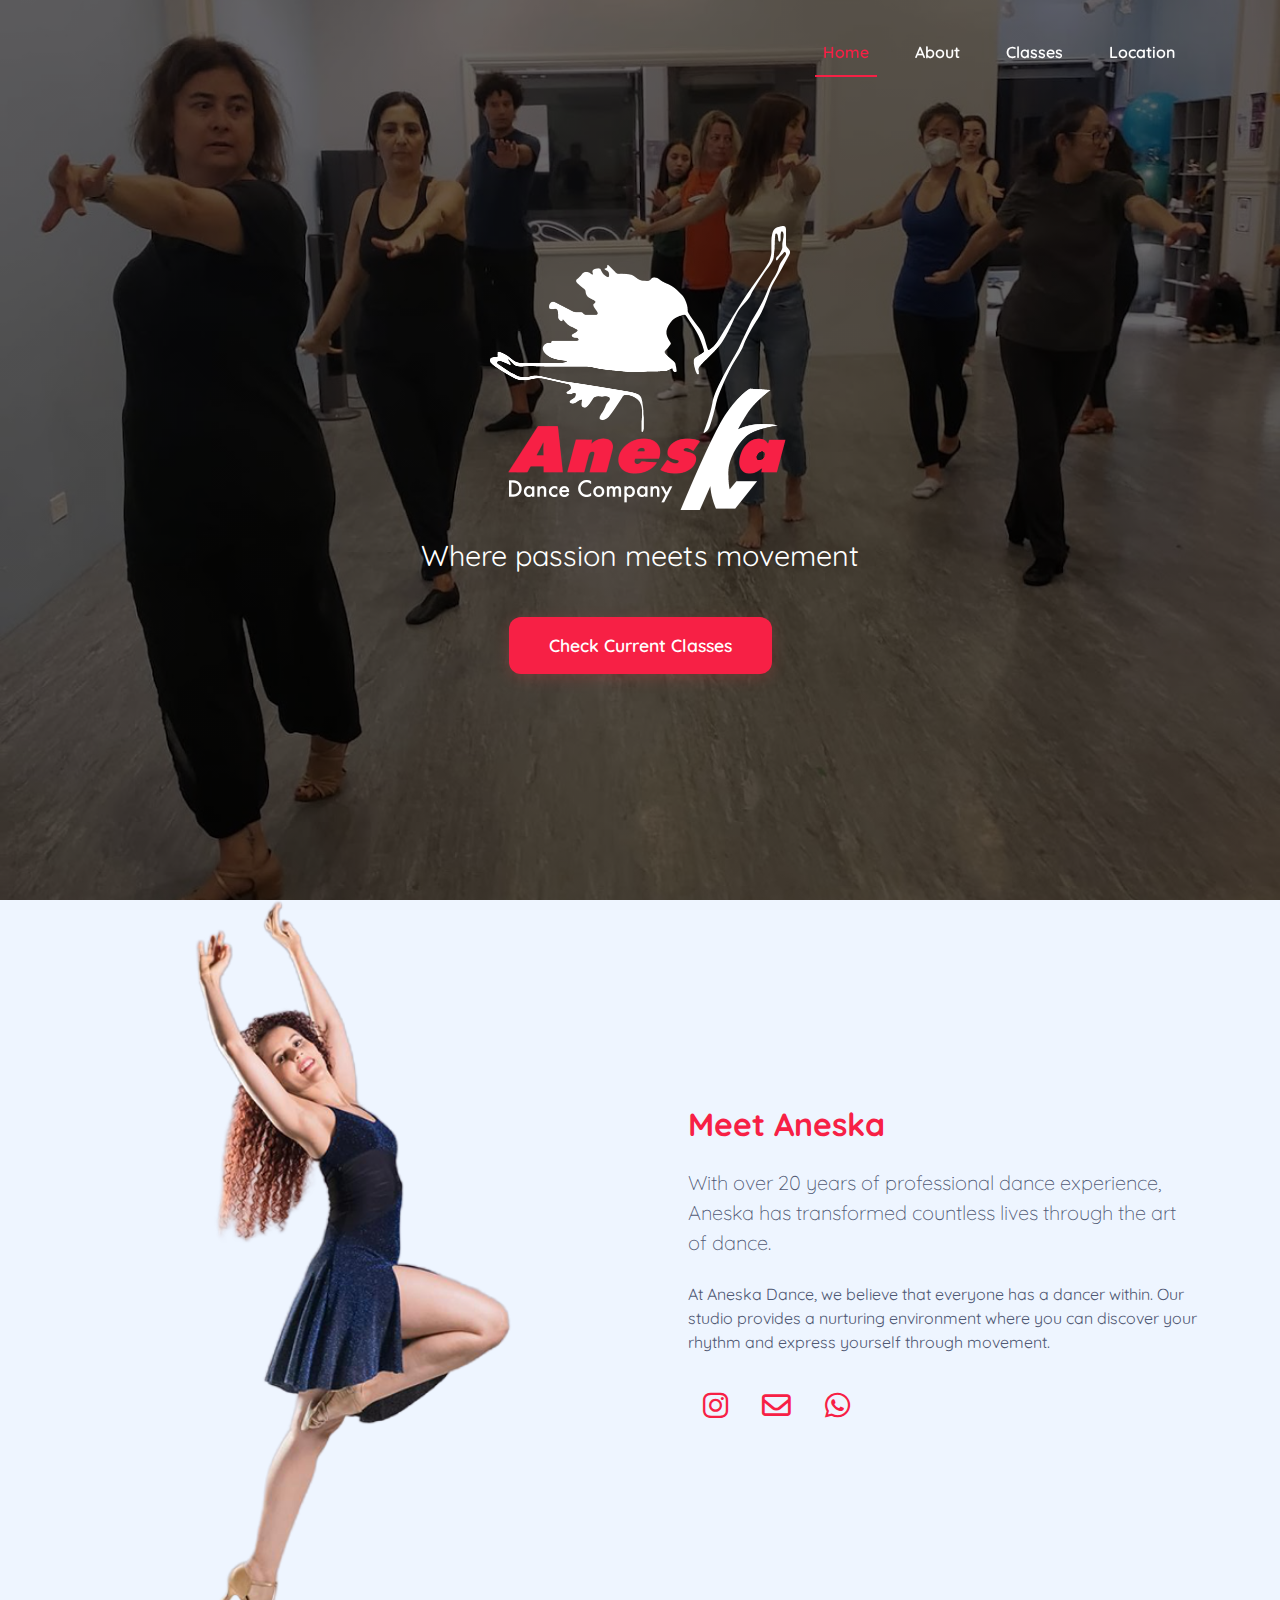
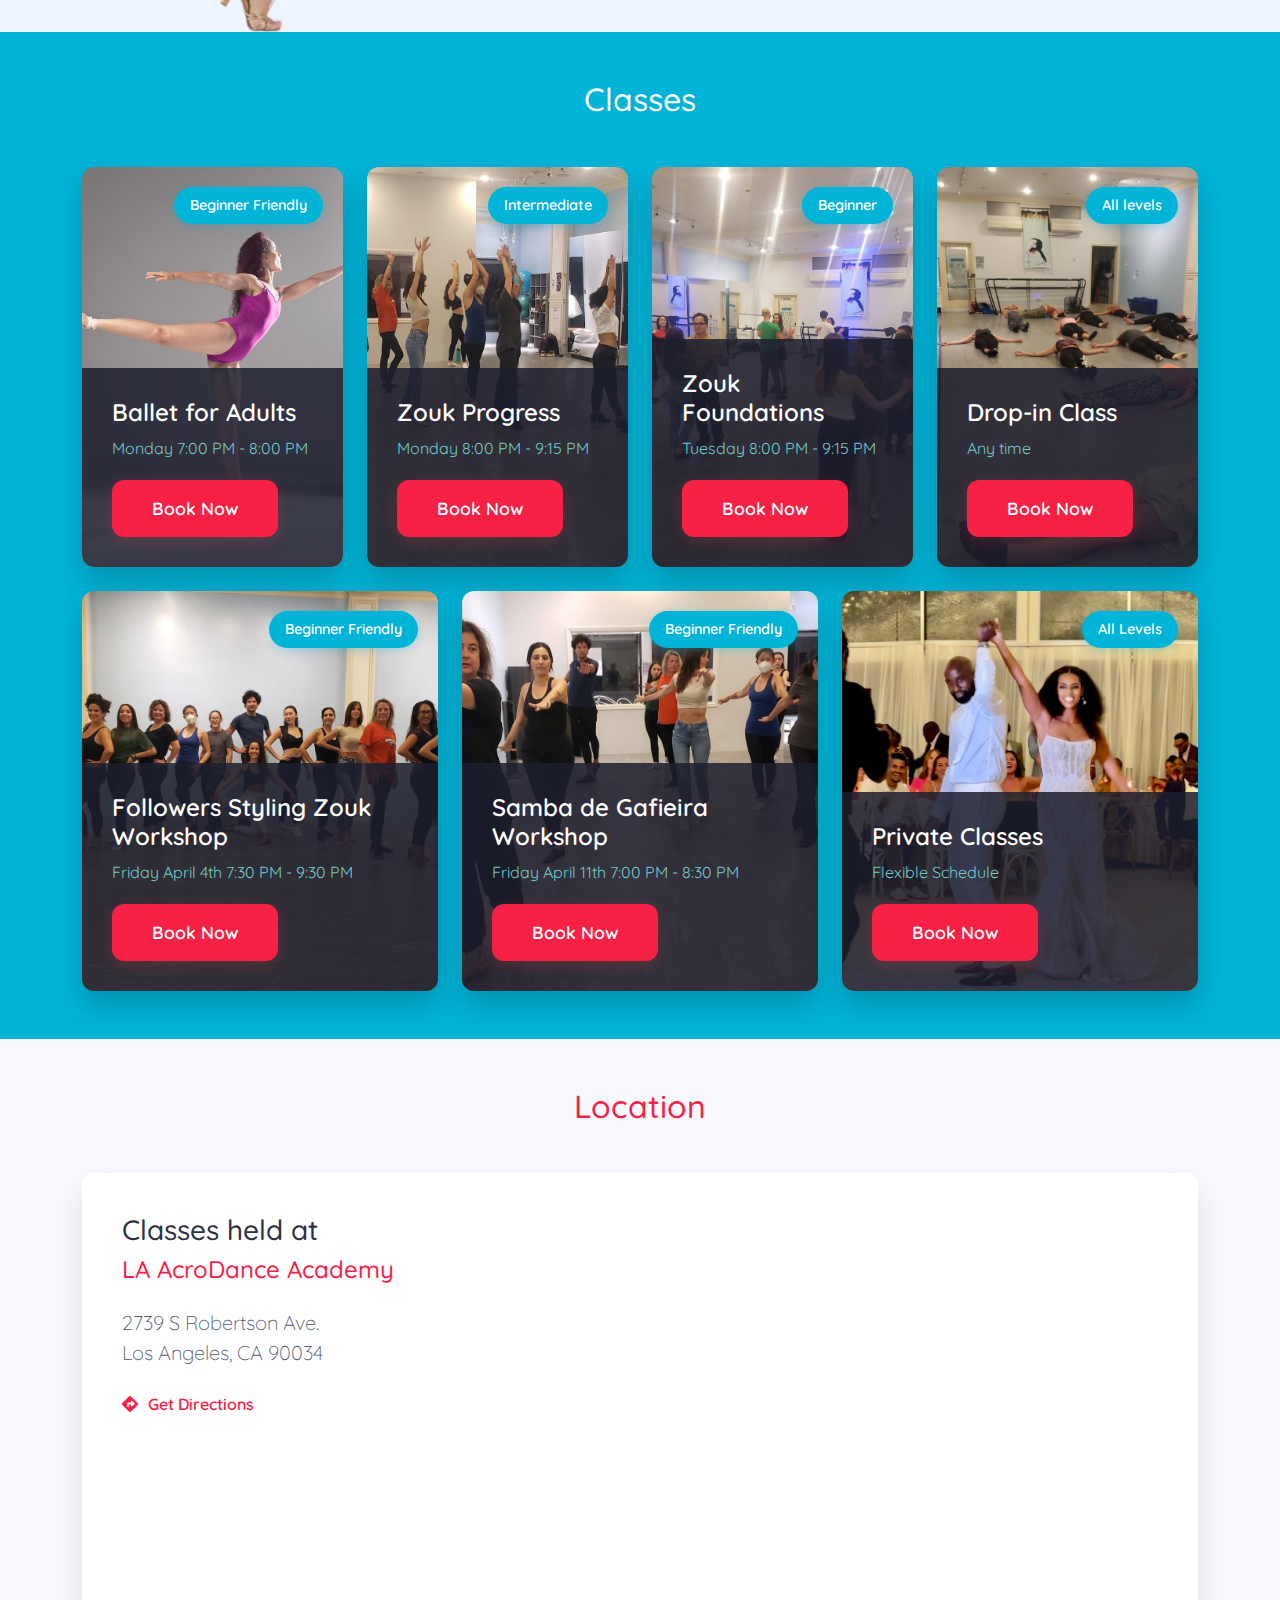
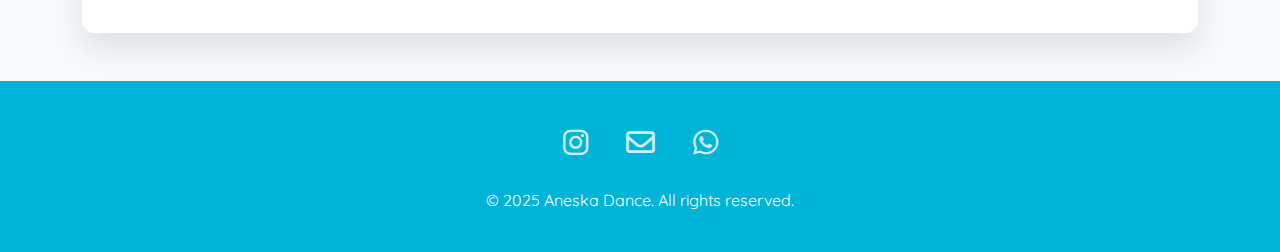
==== index.html @ 09eb5319 "Update hero logo to vibrant PNG version" ====
<!doctype html>
<html lang="en">
    <head>
        <meta charset="UTF-8" />
        <meta name="viewport" content="width=device-width, initial-scale=1.0" />
        <title>Aneska Dance</title>
        <link rel="icon" href="logo.svg" type="image/svg+xml" />
        <link
            href="https://cdn.jsdelivr.net/npm/bootstrap@5.3.0/dist/css/bootstrap.min.css"
            rel="stylesheet"
        />
        <link
            href="https://fonts.googleapis.com/css2?family=Quicksand:wght@300;400;500;600;700&display=swap"
            rel="stylesheet"
        />
        <link
            rel="stylesheet"
            href="https://cdnjs.cloudflare.com/ajax/libs/font-awesome/6.0.0/css/all.min.css"
        />

        <style>
            :root {
                --primary: #f72045; /* Vibrant Red */
                --secondary: #2d3142; /* Deep Blue-Gray */
                --badge: #00b4d8; /* Bright Blue */
                --background: #f7f9fc; /* Soft Light Gray */
                --section-bg: #00b4d8;
                --time-color: #7fdbda; /* Soft aqua */
                --about-bg: #eef5ff; /* Airy, modern */
                --classes-bg: #00b4d8;
                --light: #ffffff;
                --dark: #2d3142;
                --text: #4f5873;
                --border-radius: 12px;
                --transition: all 0.3s cubic-bezier(0.165, 0.84, 0.44, 1);
            }

            * {
                font-family: "Quicksand", sans-serif;
            }

            body {
                background-color: var(--background);
                color: var(--text);
                position: relative;
            }

            /* Navigation */
            .navbar {
                padding: 25px 0;
                transition: var(--transition);
                background: transparent;
            }

            .navbar .navbar-brand {
                visibility: hidden;
                opacity: 0;
                transform: translateY(-10px);
                transition: var(--transition);
            }

            .navbar-toggler {
                border-color: var(--light);
            }

            .navbar.scrolled {
                background: rgba(255, 255, 255, 0.98);
                backdrop-filter: blur(10px);
                padding: 15px 0;
                box-shadow: 0 2px 20px rgba(0, 0, 0, 0.1);
            }

            .navbar.scrolled .navbar-brand {
                visibility: visible;
                opacity: 1;
                transform: translateY(0);
            }

            .navbar.scrolled .navbar-toggler {
                border-color: var(--bs-navbar-toggler-border-color);
            }

            .navbar-brand {
                color: var(--primary);
                font-weight: 700;
                font-size: 1.8rem;
                transition: var(--transition);
            }

            .navbar-brand:hover {
                color: var(--primary);
                transform: translateY(-2px);
            }

            .nav-link {
                color: var(--light) !important;
                font-weight: 600;
                margin: 0 15px;
                position: relative;
                transition: var(--transition);
            }

            .navbar.scrolled .nav-link {
                color: var(--dark) !important;
            }

            .nav-link::after {
                content: "";
                position: absolute;
                bottom: -5px;
                left: 0;
                width: 0;
                height: 2px;
                background: var(--primary);
                transition: var(--transition);
            }

            .nav-link:hover::after,
            .nav-link.active::after {
                width: 100%;
            }

            .nav-link.active {
                color: var(--primary) !important;
            }

            /* Hero Section */
            .hero {
                min-height: 100vh;
                background-image:
                    linear-gradient(rgba(0, 0, 0, 0.6), rgba(0, 0, 0, 0.6)),
                    url("hero.jpg");
                background-size: cover;
                background-position: center;
                display: flex;
                align-items: center;
                justify-content: center;
                text-align: center;
                position: relative;
            }

            @media (min-width: 992px) {
                .hero {
                    background-attachment: fixed;
                }
            }

            .hero-content {
                color: var(--light);
                max-width: 800px;
                margin: 0 auto;
                padding: 0 20px;
            }

            .hero-title {
                font-size: clamp(3rem, 8vw, 5rem);
                font-weight: 700;
                margin-bottom: 1.5rem;
            }

            .hero-subtitle {
                font-size: clamp(1.2rem, 4vw, 1.8rem);
                margin-bottom: 2.5rem;
                font-weight: 400;
            }
            /* Buttons */
            .btn-primary {
                background: var(--primary);
                border: none;
                padding: 15px 40px;
                font-size: 1.1rem;
                font-weight: 600;
                border-radius: var(--border-radius);
                color: var(--light);
                transition: var(--transition);
                box-shadow: 0 4px 15px rgba(255, 59, 63, 0.2);
            }

            .btn-primary:hover {
                background: var(--primary);
                transform: translateY(-2px);
                box-shadow: 0 6px 20px rgba(255, 59, 63, 0.3);
            }

            /* About Section */
            .section-about {
                background: var(--about-bg);
                overflow: hidden;
            }

            .founder-image-container {
                position: relative;
                overflow: hidden;
                border-radius: var(--border-radius);
            }

            .founder-image {
                width: 100%;
                height: auto;
                transform: translateY(0);
                will-change: transform;
                border-radius: var(--border-radius);
            }

            .fonder-info {
                padding: 80px;
            }

            /* About Section Social Links */
            .about-social-links {
                margin-top: 30px;
            }

            .about-social-link {
                color: var(--primary);
                font-size: 1.8rem;
                margin: 0 15px;
                transition: var(--transition);
                text-decoration: none;
                display: inline-block;
            }

            .about-social-link:hover {
                color: var(--secondary);
                transform: scale(1.1);
            }

            /* Classes Section */
            .section-classes {
                background: var(--classes-bg);
                min-height: 100vh;
                color: var(--light);
            }

            /* Class Cards */
            .class-card {
                height: 400px;
                border-radius: var(--border-radius);
                overflow: hidden;
                position: relative;
                box-shadow: 0 15px 30px rgba(0, 0, 0, 0.2);
                transition: var(--transition);
            }

            .class-card:hover {
                transform: translateY(-10px);
                box-shadow: 0 20px 40px rgba(0, 0, 0, 0.3);
            }

            .class-image {
                height: 100%;
                width: 100%;
                background-size: cover;
                background-position: center;
                transition: transform 0.5s ease;
            }

            .class-card:hover .class-image {
                transform: scale(1.1);
            }

            .card-overlay {
                position: absolute;
                bottom: 0;
                left: 0;
                right: 0;
                background: rgba(29, 31, 47, 0.85);
                padding: 30px;
                color: var(--light);
                transition: var(--transition);
            }

            .class-title {
                font-size: 1.5rem;
                font-weight: 600;
                margin-bottom: 10px;
                color: var(--light);
            }

            .class-time {
                font-size: 1rem;
                margin-bottom: 20px;
                color: var(--time-color);
                opacity: 0.9;
            }

            .difficulty-badge {
                position: absolute;
                top: 20px;
                right: 20px;
                padding: 8px 16px;
                border-radius: 20px;
                font-size: 0.9rem;
                font-weight: 600;
                background: var(--badge);
                color: var(--light);
                z-index: 2;
                box-shadow: 0 2px 10px rgba(0, 180, 216, 0.3);
            }

            /* Location Section */
            .location-card {
                background: var(--light);
                border-radius: var(--border-radius);
                padding: 40px;
                box-shadow: 0 15px 30px rgba(0, 0, 0, 0.1);
            }

            .directions-btn {
                display: inline-flex;
                align-items: center;
                gap: 10px;
                color: var(--primary);
                text-decoration: none;
                transition: var(--transition);
                font-weight: 600;
            }

            .directions-btn:hover {
                transform: translateX(5px);
            }

            /* Footer */
            .footer {
                background: var(--section-bg);
                padding: 40px 0;
                color: var(--light);
            }

            .footer .social-link {
                color: var(--light);
                font-size: 1.8rem;
                margin: 0 15px;
                transition: var(--transition);
                text-decoration: none;
                opacity: 0.8;
            }

            .footer .social-link:hover {
                color: var(--primary);
                transform: scale(1.1);
                opacity: 1;
            }
        </style>
    </head>
    <body data-bs-spy="scroll" data-bs-target="#navbar" data-bs-offset="100">
        <!-- Navigation -->
        <nav id="navbar" class="navbar navbar-expand-lg fixed-top">
            <div class="container">
                <a class="navbar-brand" href="#">Aneska Dance</a>
                <button
                    class="navbar-toggler"
                    type="button"
                    data-bs-toggle="collapse"
                    data-bs-target="#navbarNav"
                >
                    <span class="navbar-toggler-icon"></span>
                </button>
                <div class="collapse navbar-collapse" id="navbarNav">
                    <div class="navbar-nav ms-auto">
                        <a class="nav-link" href="#hero">Home</a>
                        <a class="nav-link" href="#about">About</a>
                        <a class="nav-link" href="#classes">Classes</a>
                        <a class="nav-link" href="#location">Location</a>
                    </div>
                </div>
            </div>
        </nav>

        <!-- Hero Section -->
        <section id="hero" class="hero">
            <div class="hero-content">
                <img
                    src="logo-vibrant.png"
                    alt="Aneska Dance Logo"
                    class="img-fluid mb-4"
                    style="max-width: 300px"
                />
                <p class="hero-subtitle">Where passion meets movement</p>
                <a href="#classes" class="btn btn-primary"
                    >Check Current Classes</a
                >
            </div>
        </section>

        <!-- About Section -->
        <section id="about" class="section-about">
            <div class="container">
                <div class="row align-items-center gy-5">
                    <div class="col-md-6">
                        <div class="founder-image-container">
                            <img
                                src="aneska3.png"
                                class="founder-image"
                                alt="Founder"
                            />
                        </div>
                    </div>
                    <div class="col-md-6 ps-md-5">
                        <div class="founder-info">
                            <h2
                                class="mb-4"
                                style="color: var(--primary); font-weight: 700"
                            >
                                Meet Aneska
                            </h2>
                            <p class="lead mb-4">
                                With over 20 years of professional dance
                                experience, Aneska has transformed countless
                                lives through the art of dance.
                            </p>
                            <p class="mb-4">
                                At Aneska Dance, we believe that everyone has a
                                dancer within. Our studio provides a nurturing
                                environment where you can discover your rhythm
                                and express yourself through movement.
                            </p>
                            <div class="about-social-links">
                                <a
                                    href="https://www.instagram.com/aneskafranca/"
                                    target="_blank"
                                    class="about-social-link"
                                >
                                    <i class="fab fa-instagram"></i>
                                </a>
                                <a
                                    href="mailto:aneskafranca@hotmail.com"
                                    class="about-social-link"
                                >
                                    <i class="far fa-envelope"></i>
                                </a>
                                <a
                                    href="http://wa.me/5581995110017"
                                    target="_blank"
                                    class="about-social-link"
                                >
                                    <i class="fab fa-whatsapp"></i>
                                </a>
                            </div>
                        </div>
                    </div>
                </div>
            </div>
        </section>

        <!-- Classes Section -->
        <section id="classes" class="section-classes py-5">
            <div class="container">
                <h2 class="text-center mb-5">Classes</h2>
                <div class="row g-4">
                    <!-- Ballet for Adults -->
                    <div class="col-md-6 col-lg-3">
                        <div class="class-card">
                            <span class="difficulty-badge"
                                >Beginner Friendly</span
                            >
                            <div
                                class="class-image"
                                style="
                                    background-image: url(&quot;ballet.jpg&quot;);
                                "
                            ></div>
                            <div class="card-overlay">
                                <h3 class="class-title">Ballet for Adults</h3>
                                <p class="class-time">
                                    Monday 7:00 PM - 8:00 PM
                                </p>
                                <a
                                    href="https://book.stripe.com/eVadSz3xxgNXb609AK"
                                    target="_blank"
                                    class="btn btn-primary"
                                >
                                    Book Now
                                </a>
                            </div>
                        </div>
                    </div>

                    <!-- Zouk Progress -->
                    <div class="col-md-6 col-lg-3">
                        <div class="class-card">
                            <span class="difficulty-badge">Intermediate</span>
                            <div
                                class="class-image"
                                style="
                                    background-image: url(&quot;class1.jpg&quot;);
                                "
                            ></div>
                            <div class="card-overlay">
                                <h3 class="class-title">Zouk Progress</h3>
                                <p class="class-time">
                                    Monday 8:00 PM - 9:15 PM
                                </p>
                                <a
                                    href="https://book.stripe.com/7sI5m31ppeFP1vqfZa"
                                    target="_blank"
                                    class="btn btn-primary"
                                >
                                    Book Now
                                </a>
                            </div>
                        </div>
                    </div>

                    <!-- Zouk Fundamentals -->
                    <div class="col-md-6 col-lg-3">
                        <div class="class-card">
                            <span class="difficulty-badge">Beginner</span>
                            <div
                                class="class-image"
                                style="
                                    background-image: url(&quot;class2.jpg&quot;);
                                "
                            ></div>
                            <div class="card-overlay">
                                <h3 class="class-title">Zouk Foundations</h3>
                                <p class="class-time">
                                    Tuesday 8:00 PM - 9:15 PM
                                </p>
                                <a
                                    href="https://book.stripe.com/9AQ29R9VV9lvfmg00b"
                                    target="_blank"
                                    class="btn btn-primary"
                                >
                                    Book Now
                                </a>
                            </div>
                        </div>
                    </div>

                    <!-- Private Classes -->
                    <div class="col-md-6 col-lg-3">
                        <div class="class-card">
                            <span class="difficulty-badge">All levels</span>
                            <div
                                class="class-image"
                                style="
                                    background-image: url(&quot;drop-in.jpeg&quot;);
                                "
                            ></div>
                            <div class="card-overlay">
                                <h3 class="class-title">Drop-in Class</h3>
                                <p class="class-time">Any time</p>
                                <a
                                    href="https://book.stripe.com/6oEeWD3xxcxH4HCcN1"
                                    target="_blank"
                                    class="btn btn-primary"
                                >
                                    Book Now
                                </a>
                            </div>
                        </div>
                    </div>

                    <!-- NEW CLASS: Followers Styling Zouk (spans 2 columns) -->
                    <div class="col-md-4 col-lg-4">
                        <div class="class-card">
                            <span class="difficulty-badge"
                                >Beginner Friendly</span
                            >
                            <div
                                class="class-image"
                                style="
                                    background-image: url(&quot;followers.jpg&quot;);
                                "
                            ></div>
                            <div class="card-overlay">
                                <h3 class="class-title">
                                    Followers Styling Zouk Workshop
                                </h3>
                                <p class="class-time">
                                    Friday April 4th 7:30 PM - 9:30 PM
                                </p>
                                <a
                                    href="https://book.stripe.com/8wM7ub3xx9lv2zu5kx"
                                    target="_blank"
                                    class="btn btn-primary"
                                >
                                    Book Now
                                </a>
                            </div>
                        </div>
                    </div>

                    <!-- NEW CLASS: Samba de Gafieira (spans 2 columns) -->
                    <div class="col-md-4 col-lg-4">
                        <div class="class-card">
                            <span class="difficulty-badge"
                                >Beginner Friendly</span
                            >
                            <div
                                class="class-image"
                                style="
                                    background-image: url(&quot;hero.jpg&quot;);
                                "
                            ></div>
                            <div class="card-overlay">
                                <h3 class="class-title">
                                    Samba de Gafieira Workshop
                                </h3>
                                <p class="class-time">
                                    Friday April 11th 7:00 PM - 8:30 PM
                                </p>
                                <a
                                    href="https://buy.stripe.com/8wM7ubecb2X75LG7sG"
                                    target="_blank"
                                    class="btn btn-primary"
                                >
                                    Book Now
                                </a>
                            </div>
                        </div>
                    </div>

                    <div class="col-md-4 col-lg-4">
                        <div class="class-card">
                            <span class="difficulty-badge">All Levels</span>
                            <div
                                class="class-image"
                                style="
                                    background-image: url(&quot;weding.jpg&quot;);
                                "
                            ></div>
                            <div class="card-overlay">
                                <h3 class="class-title">Private Classes</h3>
                                <p class="class-time">Flexible Schedule</p>
                                <a
                                    href="http://wa.me/5581995110017"
                                    target="_blank"
                                    class="btn btn-primary"
                                >
                                    Book Now
                                </a>
                            </div>
                        </div>
                    </div>
                </div>
            </div>
        </section>

        <!-- Location Section -->
        <section id="location" class="py-5">
            <div class="container">
                <h2 class="text-center mb-5" style="color: var(--primary)">
                    Location
                </h2>
                <div class="location-card">
                    <div class="row g-4">
                        <div class="col-md-6">
                            <h3 style="color: var(--secondary)">
                                Classes held at
                            </h3>
                            <h4 class="mb-4" style="color: var(--primary)">
                                LA AcroDance Academy
                            </h4>
                            <p class="lead mb-4">
                                2739 S Robertson Ave.<br />
                                Los Angeles, CA 90034
                            </p>
                            <a
                                href="https://www.google.com/maps/dir//2739+S+Robertson+Blvd,+Los+Angeles,+CA+90034"
                                class="directions-btn"
                                target="_blank"
                            >
                                <i class="fas fa-directions"></i>
                                Get Directions
                            </a>
                        </div>
                        <div class="col-md-6">
                            <div
                                class="ratio ratio-4x3 rounded-3 overflow-hidden"
                            >
                                <iframe
                                    src="https://www.google.com/maps/embed?pb=!1m18!1m12!1m3!1d3305.715368680717!2d-118.38617908478657!3d34.039312980614474!2m3!1f0!2f0!3f0!3m2!1i1024!2i768!4f13.1!3m3!1m2!1s0x80c2b9c7a62cf%3A0x927a46d5f7b548f!2s2739%20S%20Robertson%20Blvd%2C%20Los%20Angeles%2C%20CA%2090034!5e0!3m2!1sen!2sus!4v1645835669572!5m2!1sen!2sus"
                                    style="border: 0"
                                    allowfullscreen=""
                                    loading="lazy"
                                    directions="false"
                                ></iframe>
                            </div>
                        </div>
                    </div>
                </div>
            </div>
        </section>

        <!-- Footer -->
        <footer class="footer">
            <div class="container text-center">
                <div class="social-links mb-4">
                    <a
                        href="https://www.instagram.com/aneskafranca/"
                        target="_blank"
                        class="social-link"
                    >
                        <i class="fab fa-instagram"></i>
                    </a>
                    <a
                        href="mailto:aneskafranca@hotmail.com"
                        class="social-link"
                    >
                        <i class="far fa-envelope"></i>
                    </a>
                    <a
                        href="http://wa.me/5581995110017"
                        target="_blank"
                        class="social-link"
                    >
                        <i class="fab fa-whatsapp"></i>
                    </a>
                </div>
                <p class="mb-0">© 2025 Aneska Dance. All rights reserved.</p>
            </div>
        </footer>

        <script src="https://cdn.jsdelivr.net/npm/bootstrap@5.3.0/dist/js/bootstrap.bundle.min.js"></script>
        <script>
            // Initialize ScrollSpy
            document.addEventListener("DOMContentLoaded", function () {
                var scrollSpy = new bootstrap.ScrollSpy(document.body, {
                    target: "#navbar",
                    offset: 100,
                });

                // Refresh ScrollSpy after DOM is loaded
                var dataSpyList = [].slice.call(
                    document.querySelectorAll('[data-bs-spy="scroll"]'),
                );
                dataSpyList.forEach(function (dataSpyEl) {
                    bootstrap.ScrollSpy.getInstance(dataSpyEl).refresh();
                });
            });

            // Enhanced navbar scroll effect
            const navbar = document.querySelector(".navbar");

            window.addEventListener("scroll", () => {
                if (window.pageYOffset > 50) {
                    navbar.classList.add("scrolled");
                } else {
                    navbar.classList.remove("scrolled");
                }
            });

            // Smooth scroll
            document.querySelectorAll('a[href^="#"]').forEach((anchor) => {
                anchor.addEventListener("click", function (e) {
                    e.preventDefault();
                    const target = document.querySelector(
                        this.getAttribute("href"),
                    );
                    const headerOffset = 80;
                    const elementPosition = target.offsetTop;
                    const offsetPosition = elementPosition - headerOffset;

                    window.scrollTo({
                        top: offsetPosition,
                        behavior: "smooth",
                    });
                });
            });
        </script>
    </body>
</html>
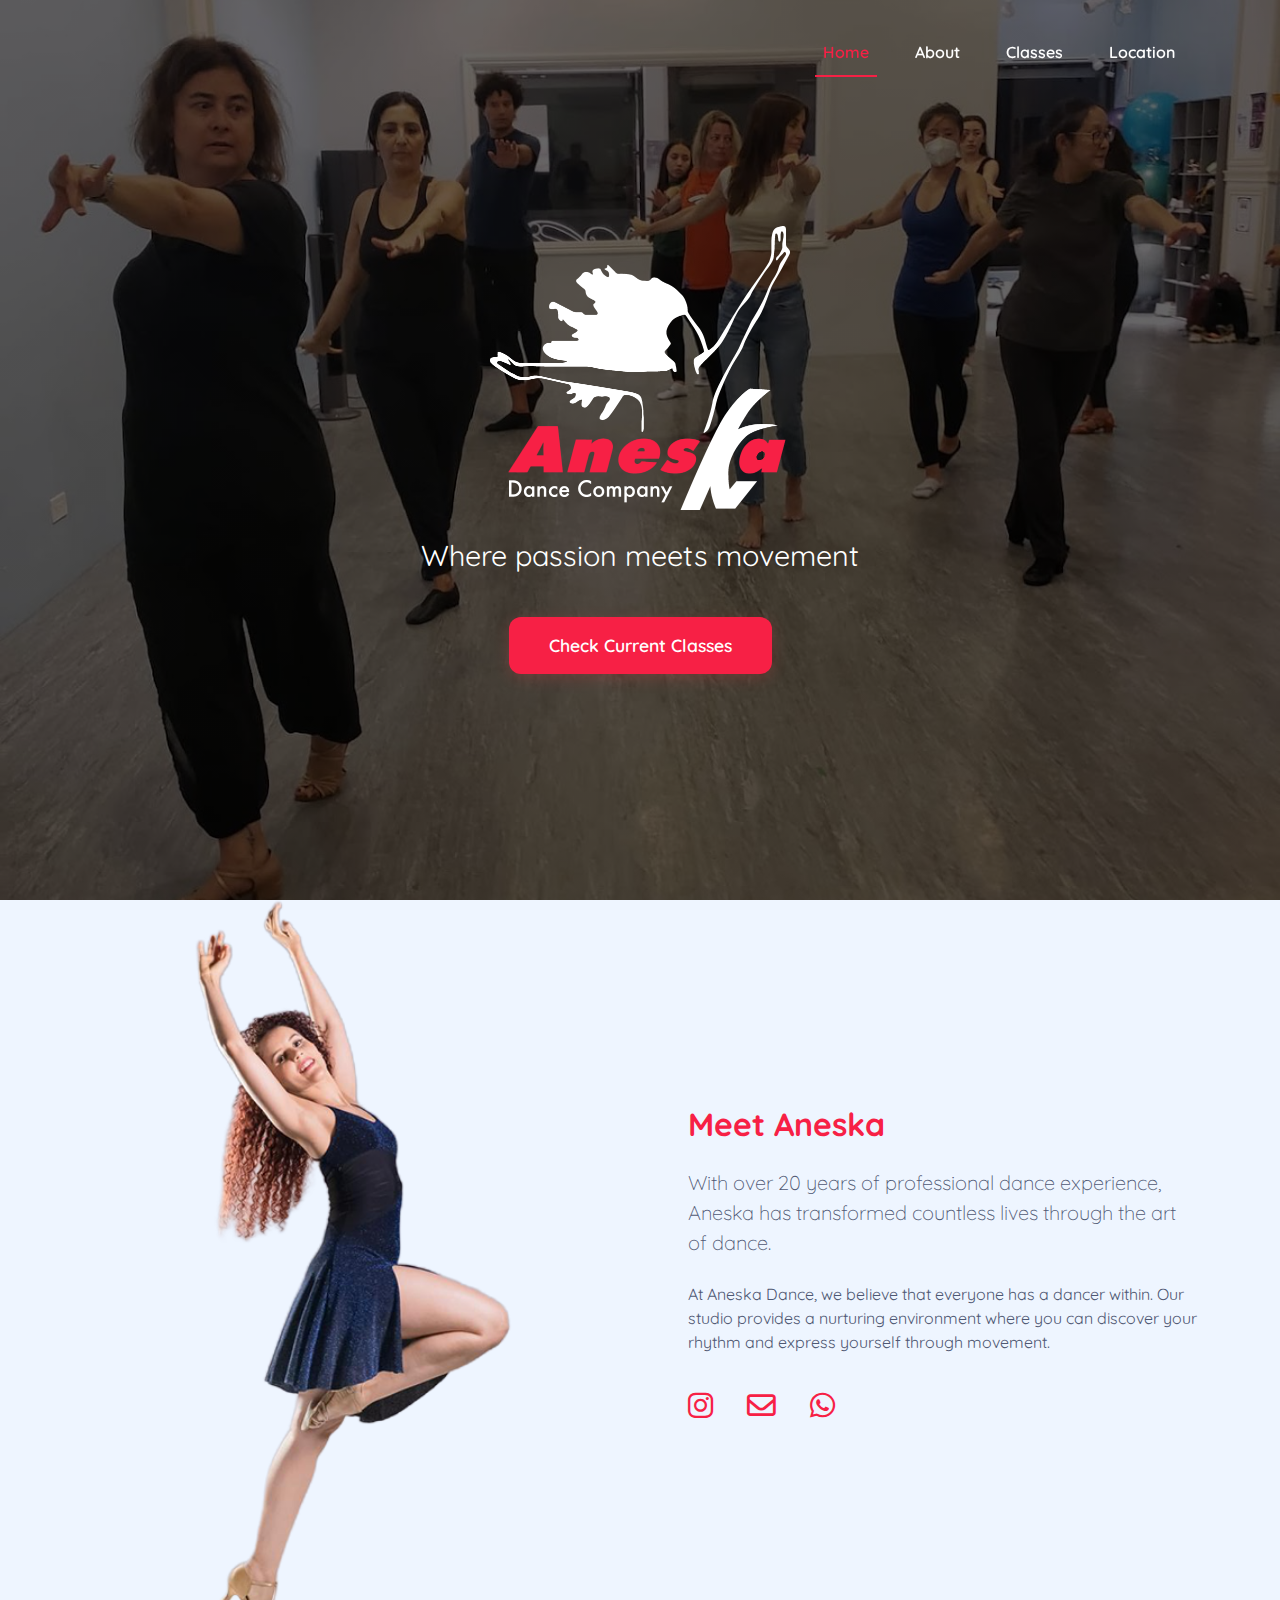
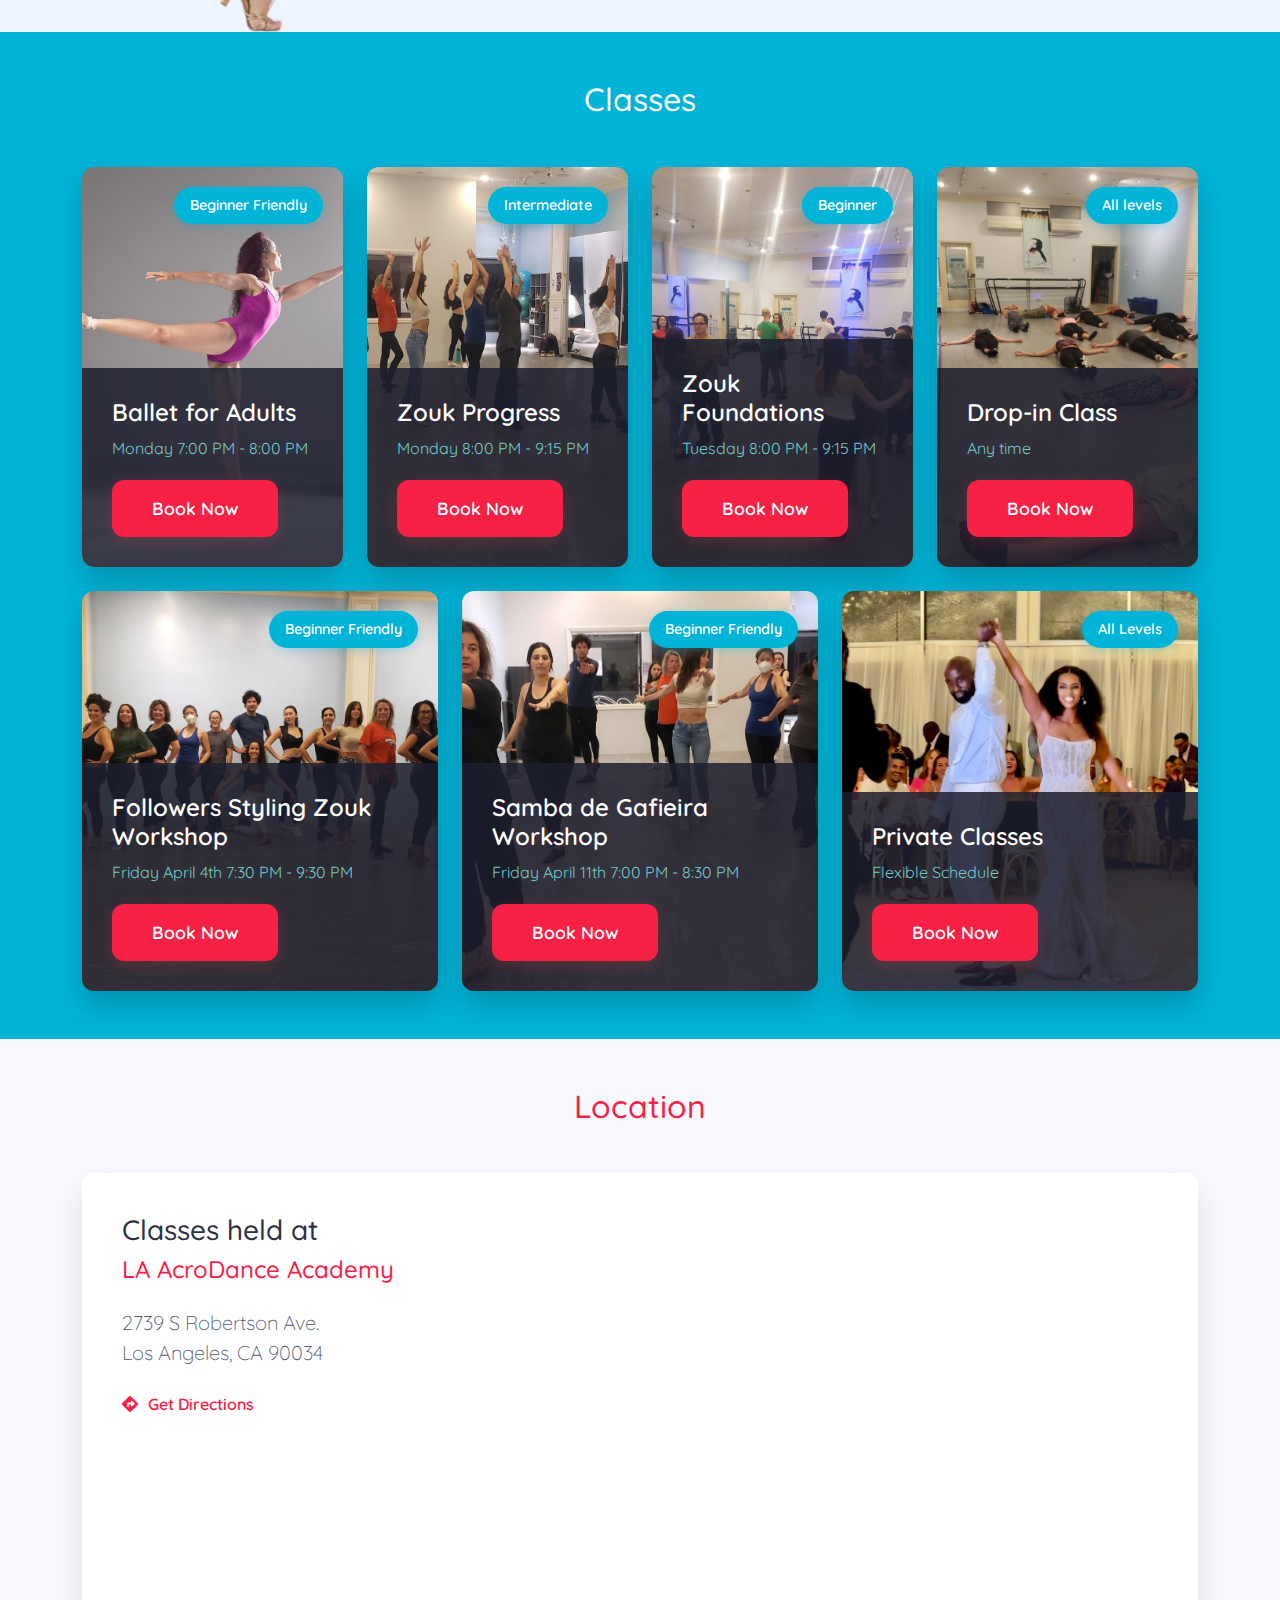
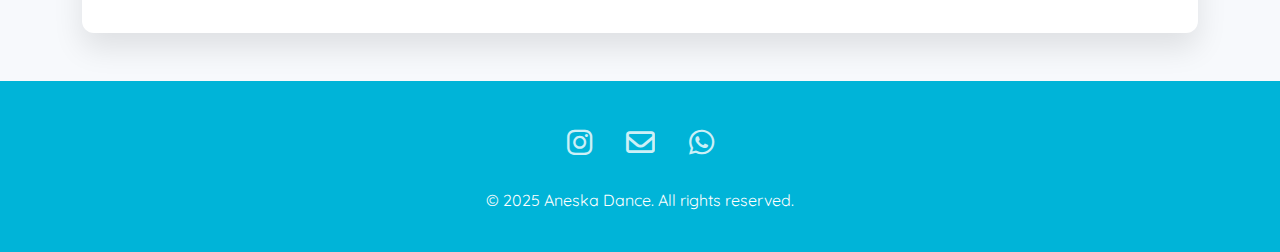
==== commit c341e095: "Add dark mode favicon and fix social link spacing" ====
--- a/index.html
+++ b/index.html
@@ -4,7 +4,18 @@
         <meta charset="UTF-8" />
         <meta name="viewport" content="width=device-width, initial-scale=1.0" />
         <title>Aneska Dance</title>
-        <link rel="icon" href="logo.svg" type="image/svg+xml" />
+        <link
+            rel="icon"
+            href="logo.svg"
+            type="image/svg+xml"
+            media="(prefers-color-scheme: light)"
+        />
+        <link
+            rel="icon"
+            href="logo-white.svg"
+            type="image/svg+xml"
+            media="(prefers-color-scheme: dark)"
+        />
         <link
             href="https://cdn.jsdelivr.net/npm/bootstrap@5.3.0/dist/css/bootstrap.min.css"
             rel="stylesheet"
@@ -220,6 +231,10 @@
                 display: inline-block;
             }
 
+            .about-social-link:first-child {
+                margin: 0 15px 0 0;
+            }
+
             .about-social-link:hover {
                 color: var(--secondary);
                 transform: scale(1.1);
@@ -329,6 +344,7 @@
 
             .footer .social-link {
                 color: var(--light);
+                display: inline-block;
                 font-size: 1.8rem;
                 margin: 0 15px;
                 transition: var(--transition);
@@ -337,7 +353,7 @@
             }
 
             .footer .social-link:hover {
-                color: var(--primary);
+                color: #ca1f3c;
                 transform: scale(1.1);
                 opacity: 1;
             }
@@ -397,7 +413,7 @@
                         </div>
                     </div>
                     <div class="col-md-6 ps-md-5">
-                        <div class="founder-info">
+                        <div class="founder-info my-2">
                             <h2
                                 class="mb-4"
                                 style="color: var(--primary); font-weight: 700"
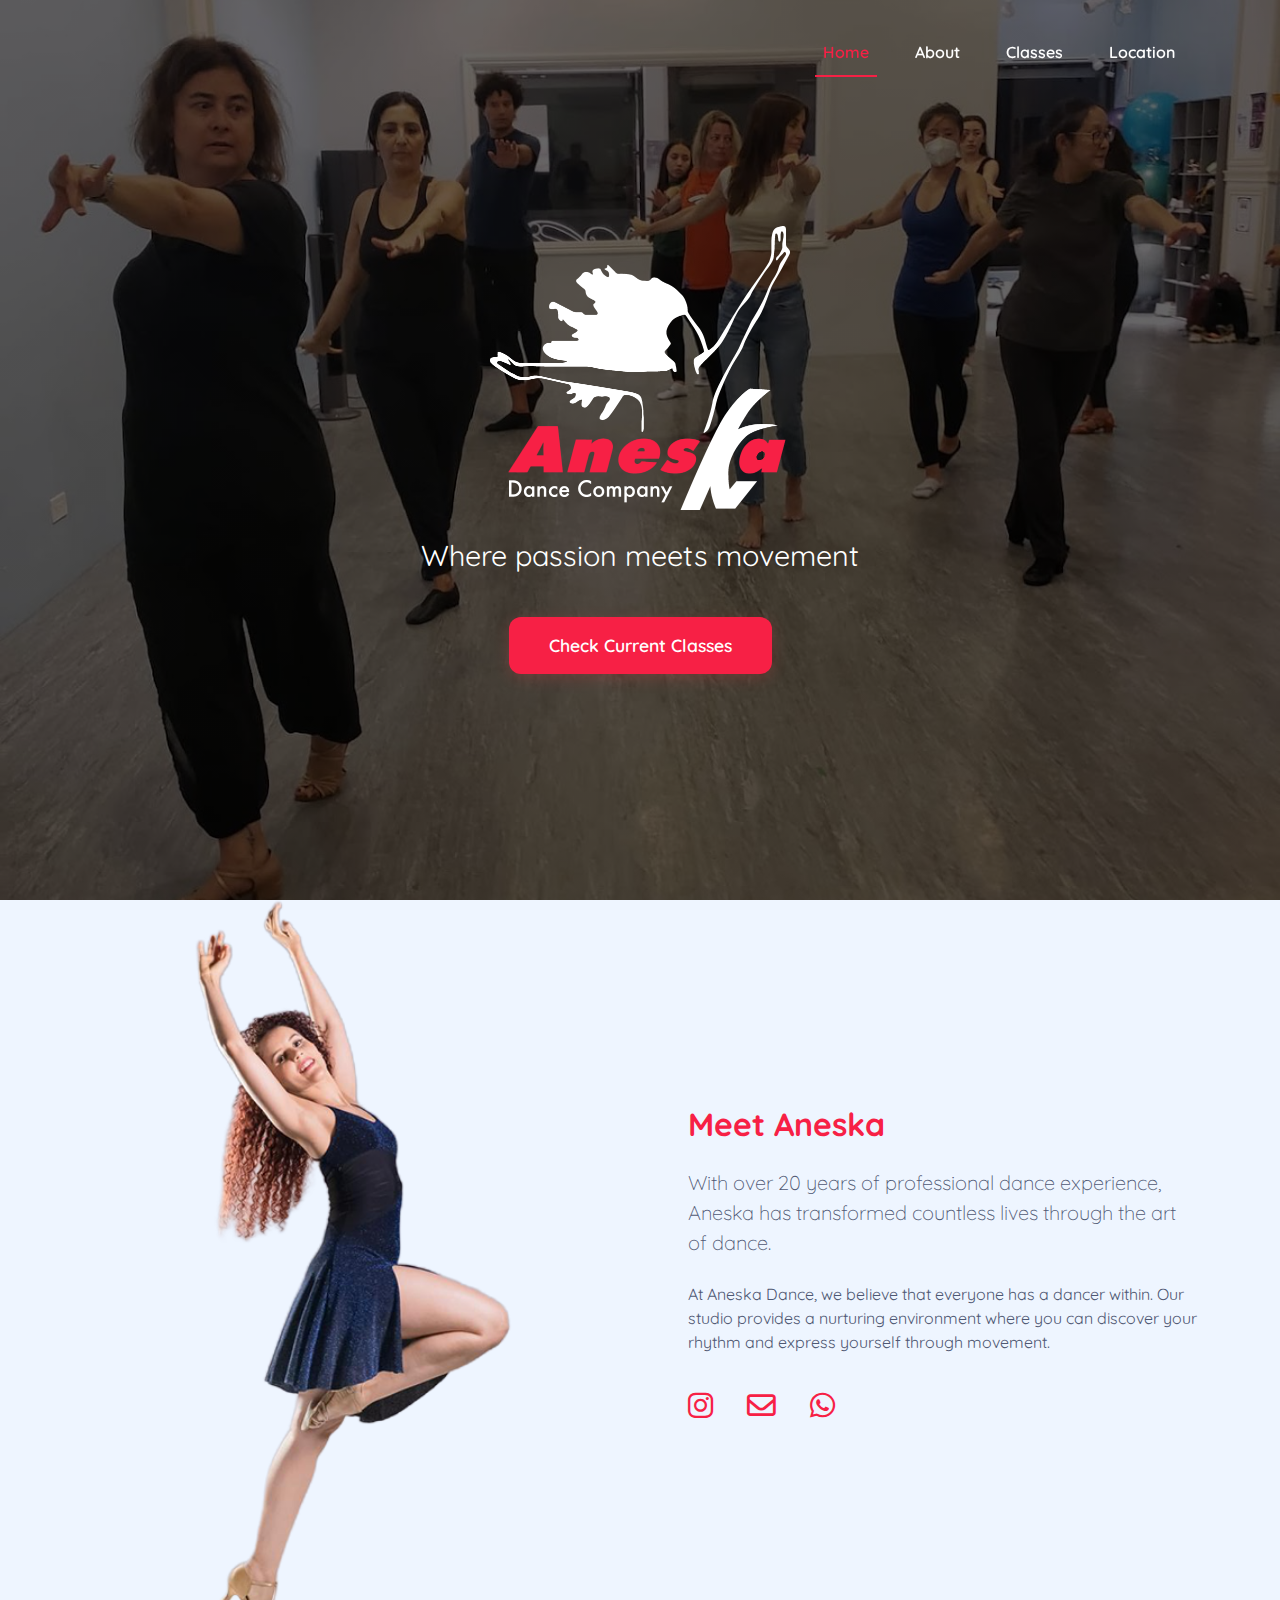
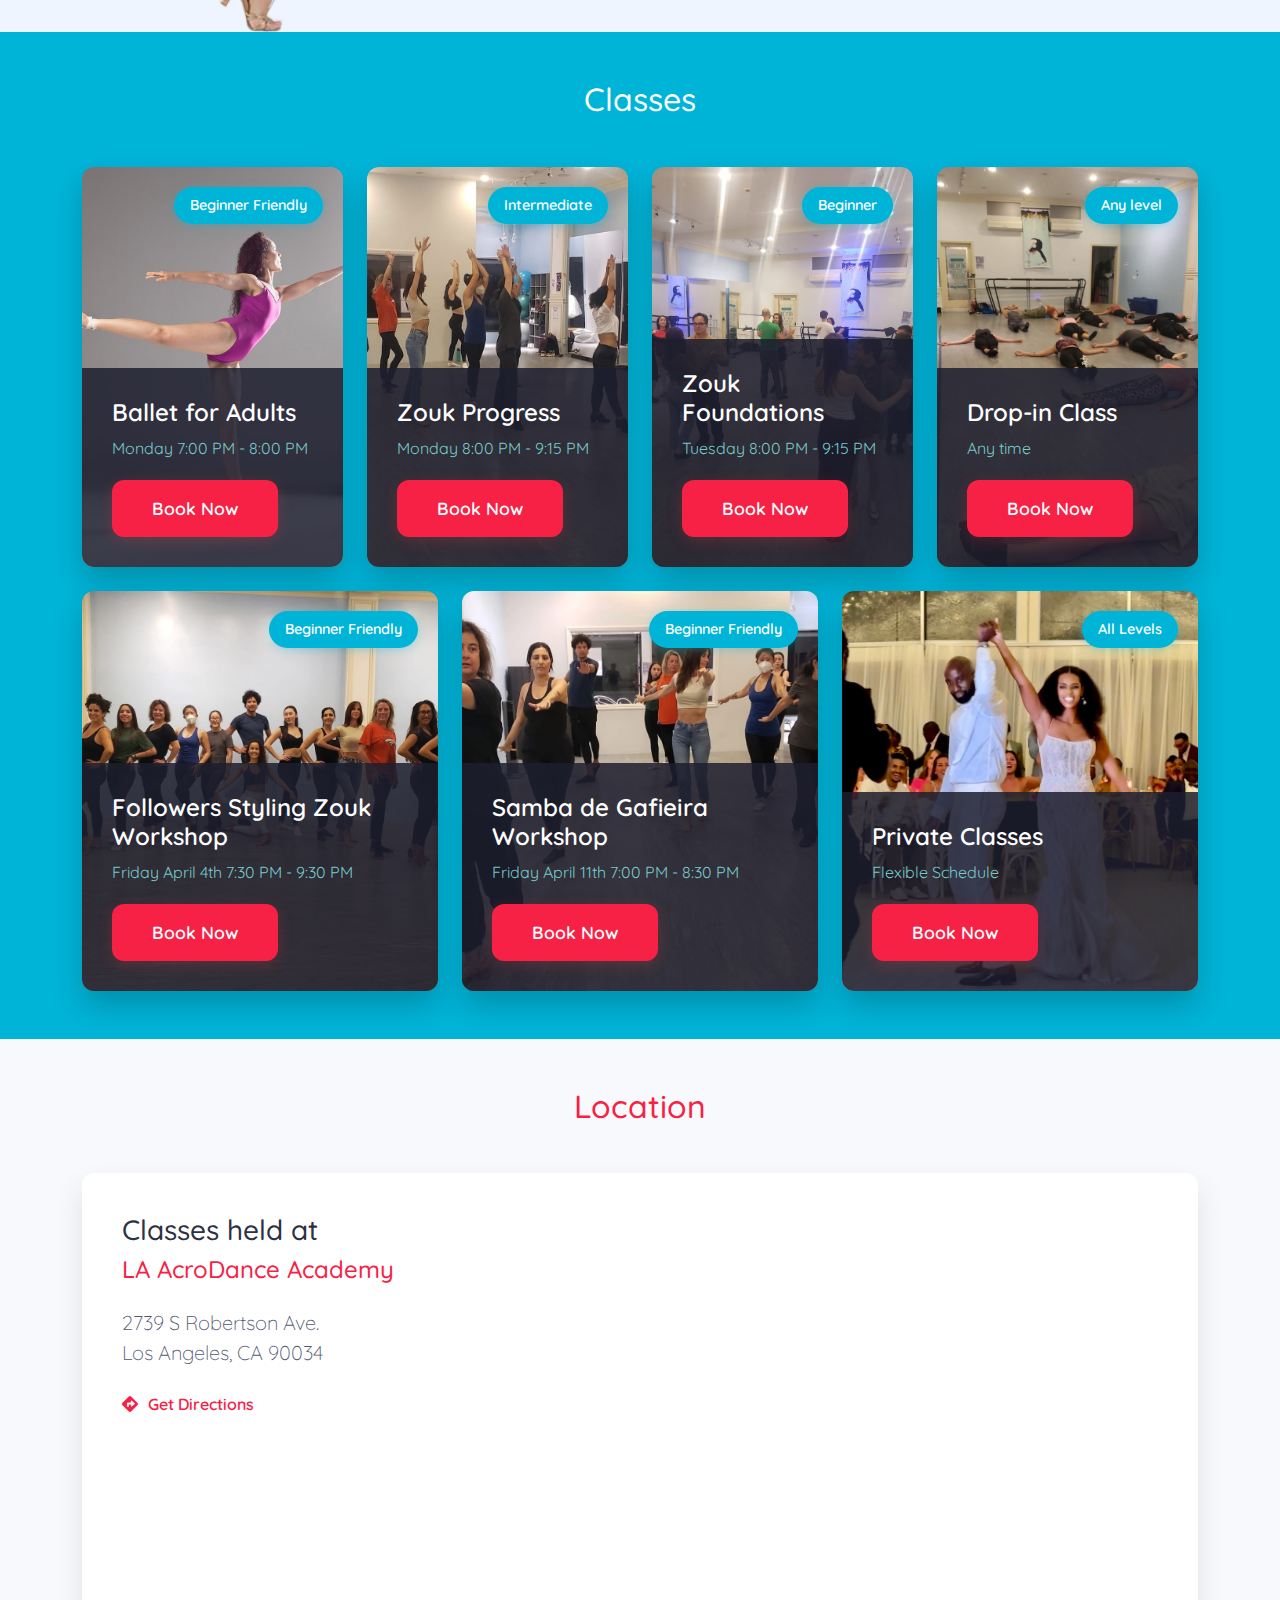
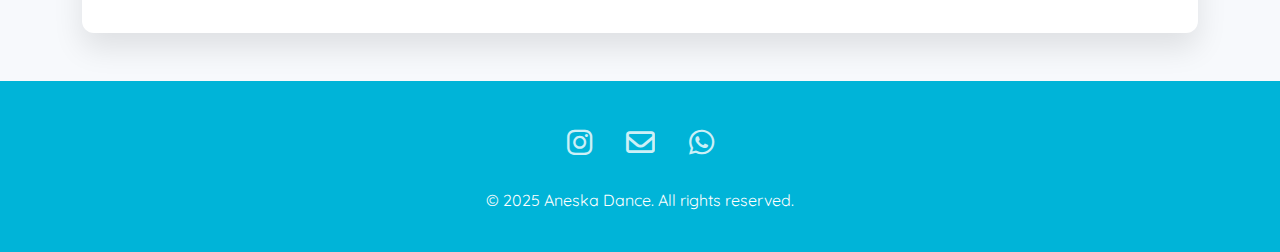
==== commit 2f3e5dff: "Add default icon and update open class dificulty" ====
--- a/index.html
+++ b/index.html
@@ -4,12 +4,6 @@
         <meta charset="UTF-8" />
         <meta name="viewport" content="width=device-width, initial-scale=1.0" />
         <title>Aneska Dance</title>
-        <link
-            rel="icon"
-            href="logo.svg"
-            type="image/svg+xml"
-            media="(prefers-color-scheme: light)"
-        />
         <link
             rel="icon"
             href="logo-white.svg"
@@ -547,7 +541,7 @@
                     <!-- Private Classes -->
                     <div class="col-md-6 col-lg-3">
                         <div class="class-card">
-                            <span class="difficulty-badge">All levels</span>
+                            <span class="difficulty-badge">Any level</span>
                             <div
                                 class="class-image"
                                 style="
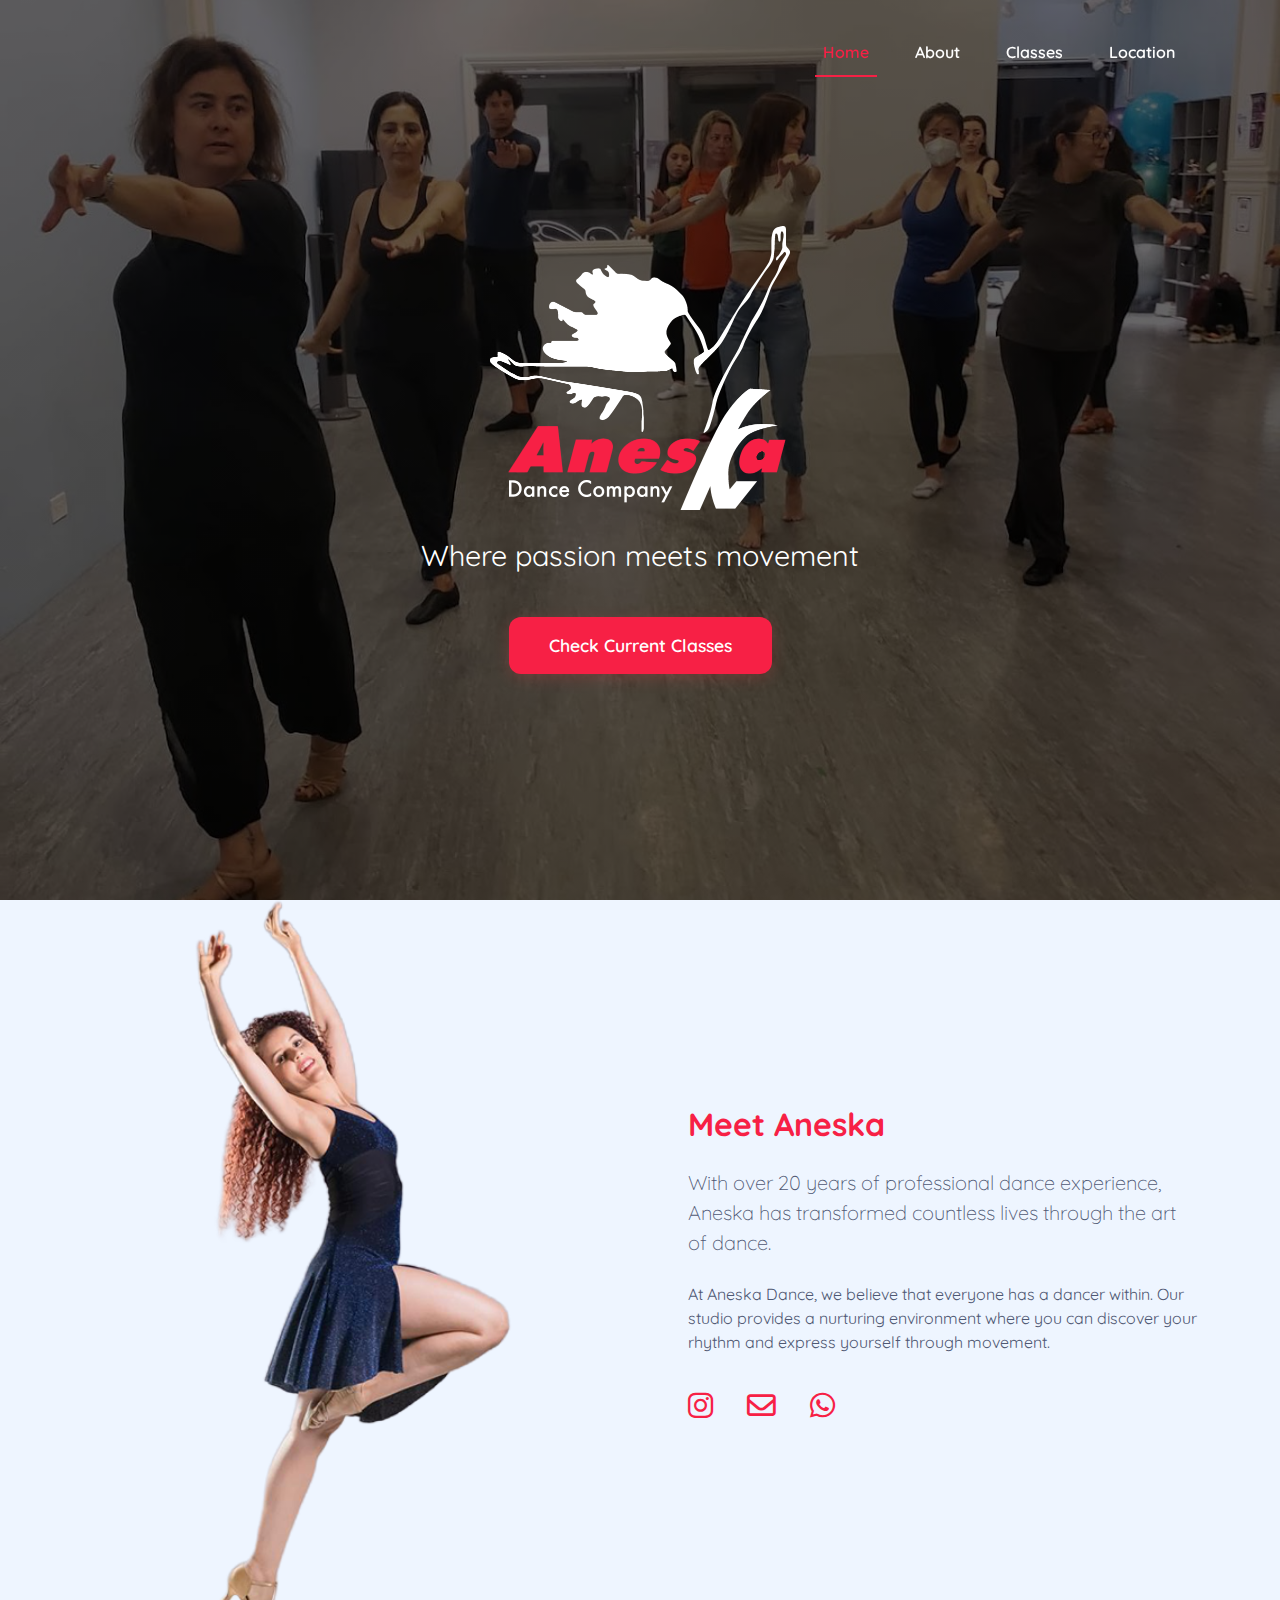
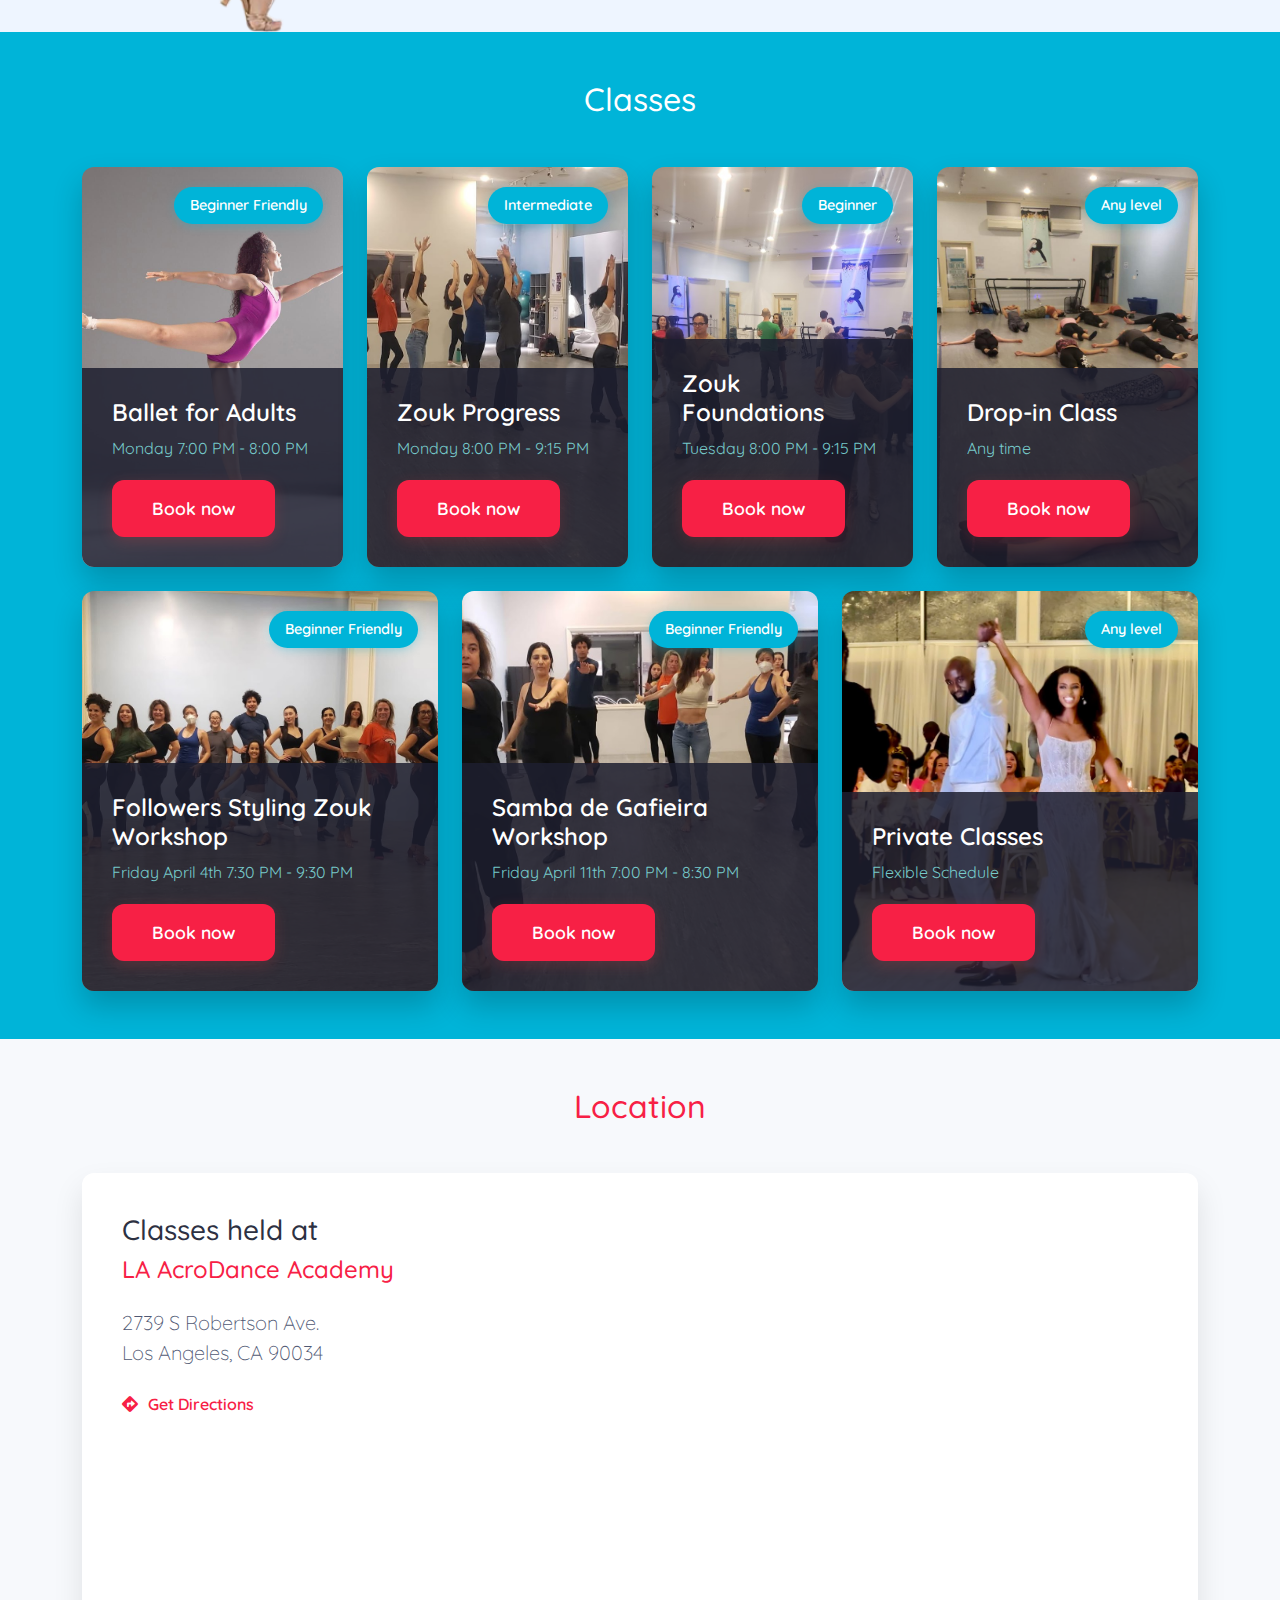
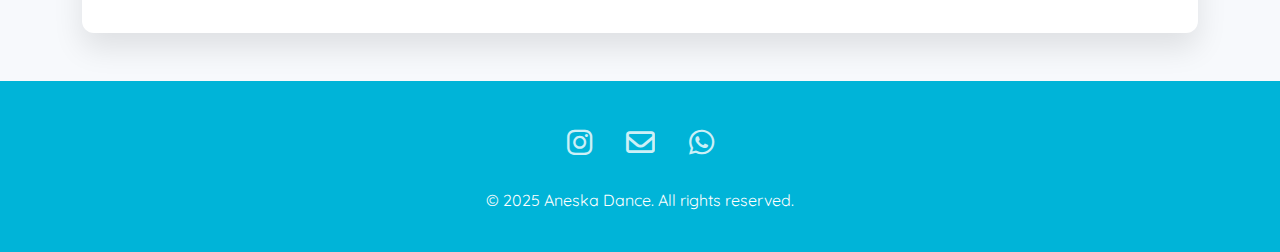
==== commit 0c2582c2: "Fix favicon. Lowercase now." ====
--- a/index.html
+++ b/index.html
@@ -4,11 +4,18 @@
         <meta charset="UTF-8" />
         <meta name="viewport" content="width=device-width, initial-scale=1.0" />
         <title>Aneska Dance</title>
+        <link rel="icon" href="logo.svg" type="image/svg+xml" />
         <link
             rel="icon"
             href="logo-white.svg"
             type="image/svg+xml"
             media="(prefers-color-scheme: dark)"
+        />
+        <link
+            rel="icon"
+            href="logo.svg"
+            type="image/svg+xml"
+            media="(prefers-color-scheme: light)"
         />
         <link
             href="https://cdn.jsdelivr.net/npm/bootstrap@5.3.0/dist/css/bootstrap.min.css"
@@ -480,7 +487,7 @@
                                     target="_blank"
                                     class="btn btn-primary"
                                 >
-                                    Book Now
+                                    Book now
                                 </a>
                             </div>
                         </div>
@@ -506,7 +513,7 @@
                                     target="_blank"
                                     class="btn btn-primary"
                                 >
-                                    Book Now
+                                    Book now
                                 </a>
                             </div>
                         </div>
@@ -532,7 +539,7 @@
                                     target="_blank"
                                     class="btn btn-primary"
                                 >
-                                    Book Now
+                                    Book now
                                 </a>
                             </div>
                         </div>
@@ -556,7 +563,7 @@
                                     target="_blank"
                                     class="btn btn-primary"
                                 >
-                                    Book Now
+                                    Book now
                                 </a>
                             </div>
                         </div>
@@ -586,7 +593,7 @@
                                     target="_blank"
                                     class="btn btn-primary"
                                 >
-                                    Book Now
+                                    Book now
                                 </a>
                             </div>
                         </div>
@@ -616,7 +623,7 @@
                                     target="_blank"
                                     class="btn btn-primary"
                                 >
-                                    Book Now
+                                    Book now
                                 </a>
                             </div>
                         </div>
@@ -624,7 +631,7 @@
 
                     <div class="col-md-4 col-lg-4">
                         <div class="class-card">
-                            <span class="difficulty-badge">All Levels</span>
+                            <span class="difficulty-badge">Any level</span>
                             <div
                                 class="class-image"
                                 style="
@@ -639,7 +646,7 @@
                                     target="_blank"
                                     class="btn btn-primary"
                                 >
-                                    Book Now
+                                    Book now
                                 </a>
                             </div>
                         </div>
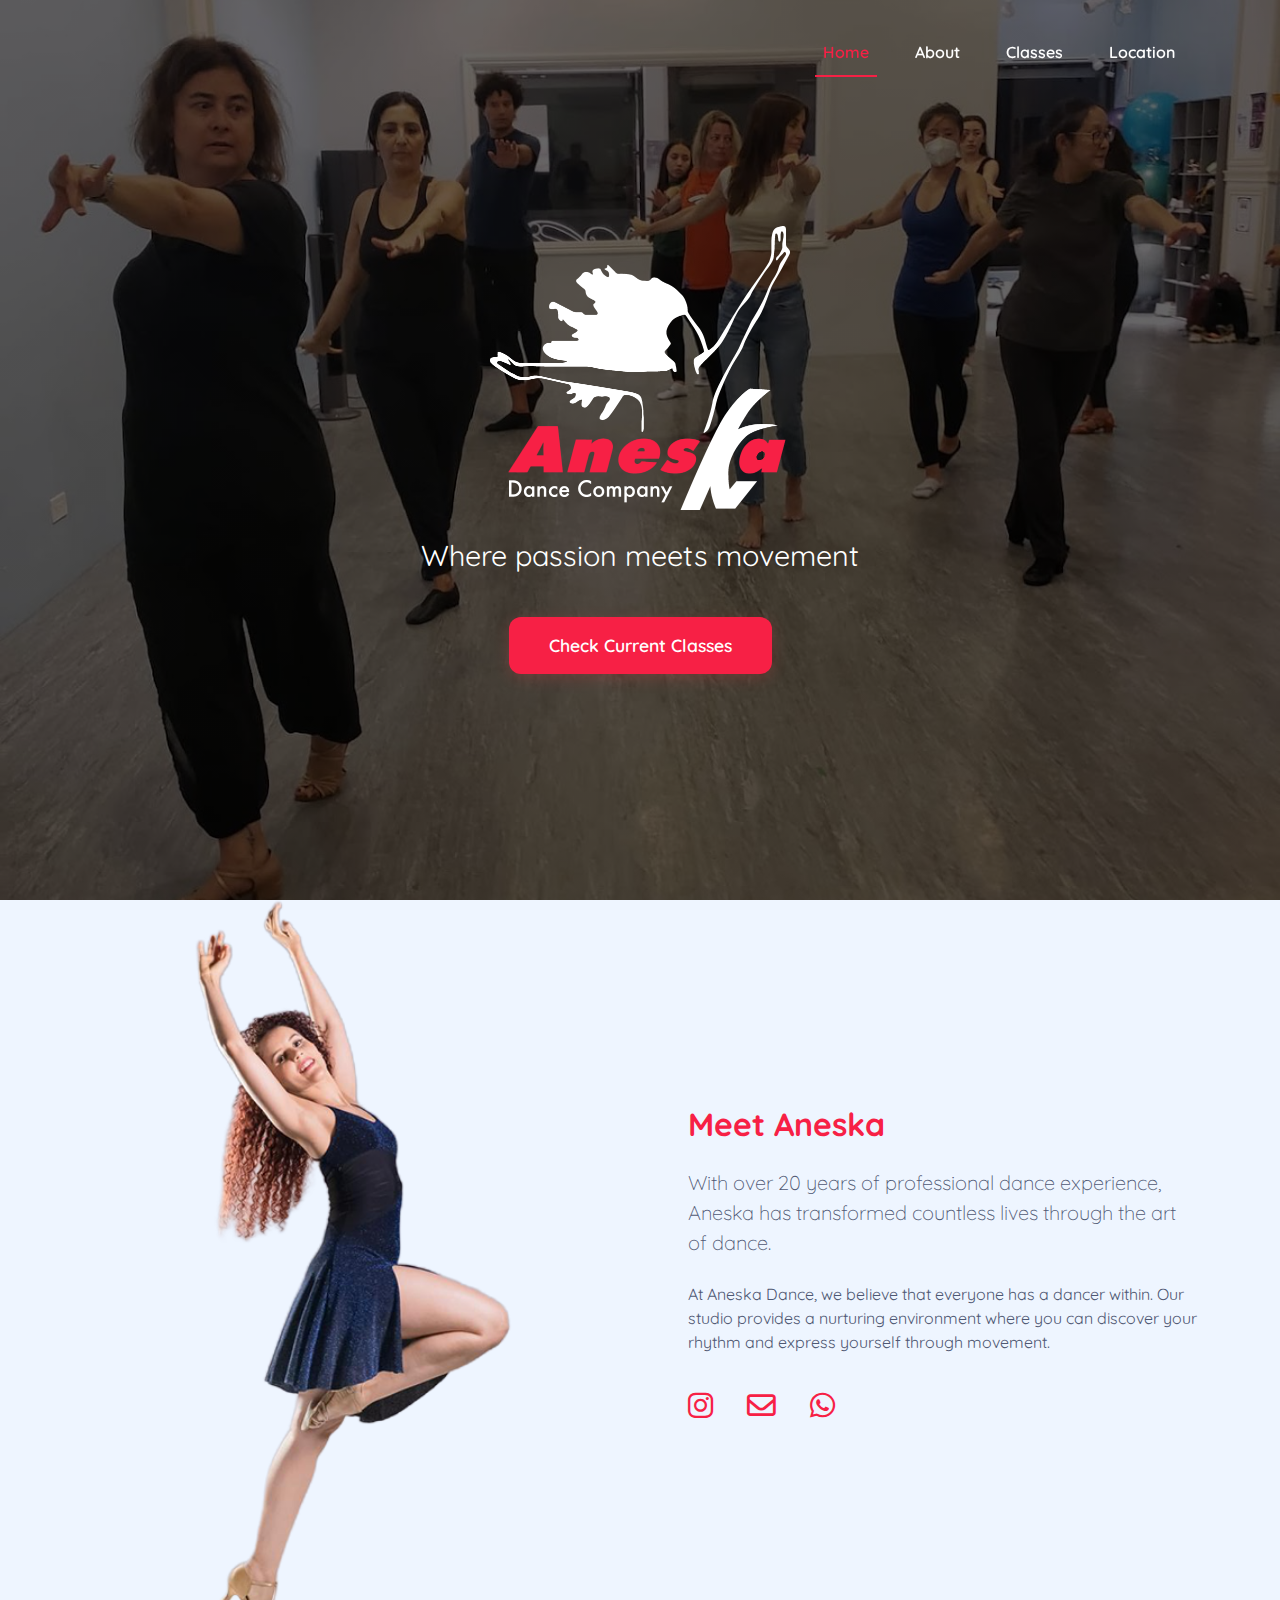
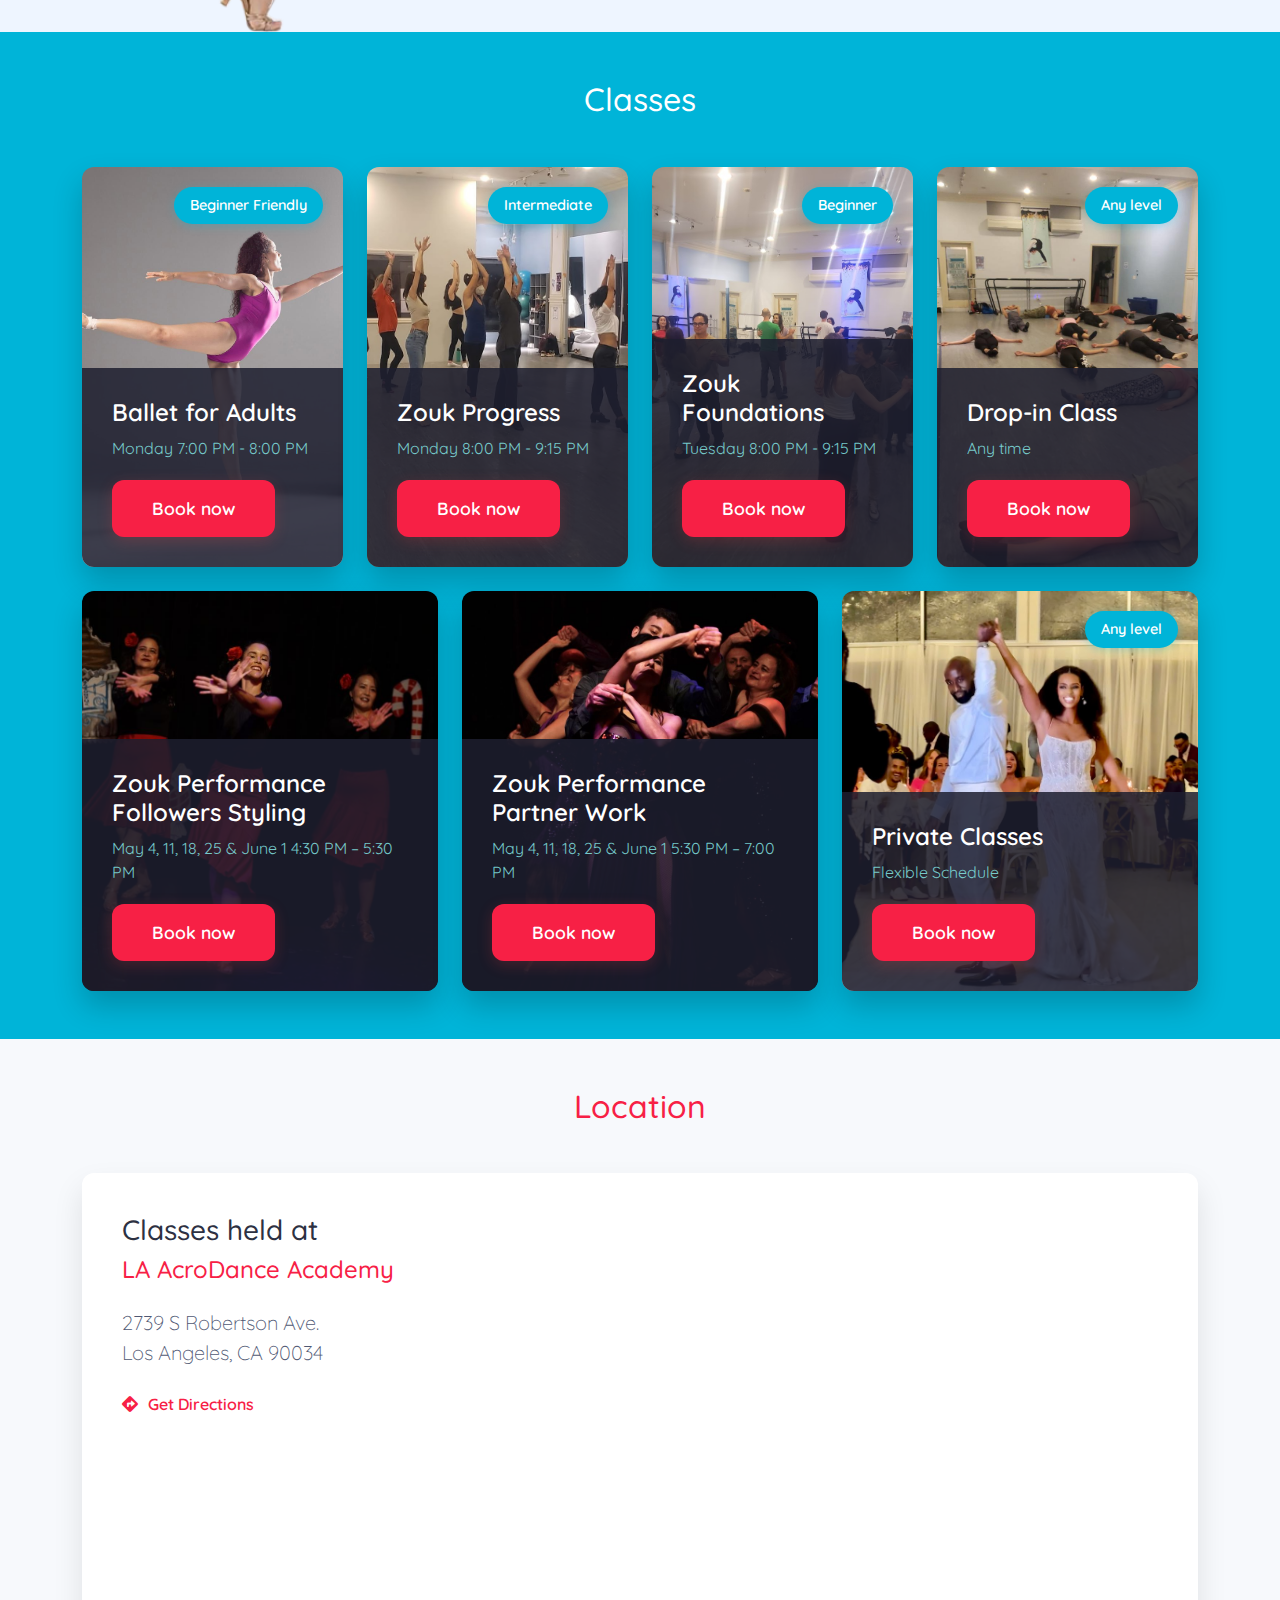
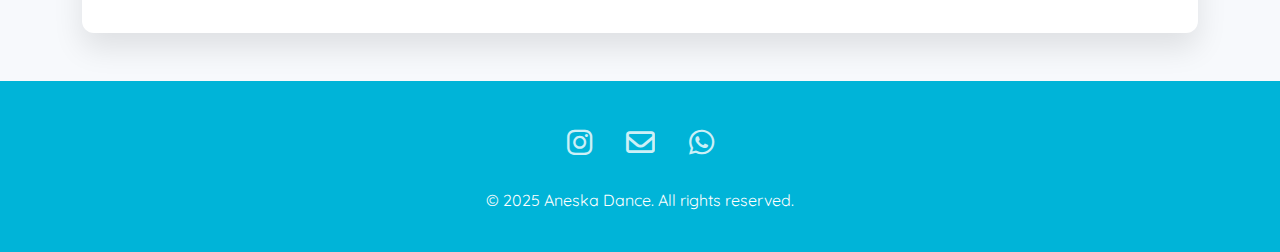
==== commit 4661936e: "Add performance workshops." ====
--- a/index.html
+++ b/index.html
@@ -569,27 +569,23 @@
                         </div>
                     </div>
 
-                    <!-- NEW CLASS: Followers Styling Zouk (spans 2 columns) -->
                     <div class="col-md-4 col-lg-4">
                         <div class="class-card">
-                            <span class="difficulty-badge"
-                                >Beginner Friendly</span
-                            >
                             <div
                                 class="class-image"
                                 style="
-                                    background-image: url(&quot;followers.jpg&quot;);
+                                    background-image: url(&quot;followers-performance.jpg&quot;);
                                 "
                             ></div>
                             <div class="card-overlay">
                                 <h3 class="class-title">
-                                    Followers Styling Zouk Workshop
+                                    Zouk Performance Followers Styling
                                 </h3>
                                 <p class="class-time">
-                                    Friday April 4th 7:30 PM - 9:30 PM
+                                    May 4, 11, 18, 25 & June 1 4:30 PM – 5:30 PM
                                 </p>
                                 <a
-                                    href="https://book.stripe.com/8wM7ub3xx9lv2zu5kx"
+                                    href="https://buy.stripe.com/eVa5m38RRbtD8XS6oG"
                                     target="_blank"
                                     class="btn btn-primary"
                                 >
@@ -602,24 +598,21 @@
                     <!-- NEW CLASS: Samba de Gafieira (spans 2 columns) -->
                     <div class="col-md-4 col-lg-4">
                         <div class="class-card">
-                            <span class="difficulty-badge"
-                                >Beginner Friendly</span
-                            >
                             <div
                                 class="class-image"
                                 style="
-                                    background-image: url(&quot;hero.jpg&quot;);
+                                    background-image: url(&quot;partner-performance.jpg&quot;);
                                 "
                             ></div>
                             <div class="card-overlay">
                                 <h3 class="class-title">
-                                    Samba de Gafieira Workshop
+                                    Zouk Performance Partner Work
                                 </h3>
                                 <p class="class-time">
-                                    Friday April 11th 7:00 PM - 8:30 PM
+                                    May 4, 11, 18, 25 & June 1 5:30 PM – 7:00 PM
                                 </p>
                                 <a
-                                    href="https://buy.stripe.com/8wM7ubecb2X75LG7sG"
+                                    href="https://buy.stripe.com/28ocOvecb7dn2zu5kB"
                                     target="_blank"
                                     class="btn btn-primary"
                                 >
@@ -777,5 +770,18 @@
                 });
             });
         </script>
+        <script
+            async
+            src="https://www.googletagmanager.com/gtag/js?id=G-MMFTMD129X"
+        ></script>
+        <script>
+            window.dataLayer = window.dataLayer || [];
+            function gtag() {
+                dataLayer.push(arguments);
+            }
+
+            gtag("js", new Date());
+            gtag("config", "G-MMFTMD129X");
+        </script>
     </body>
 </html>
